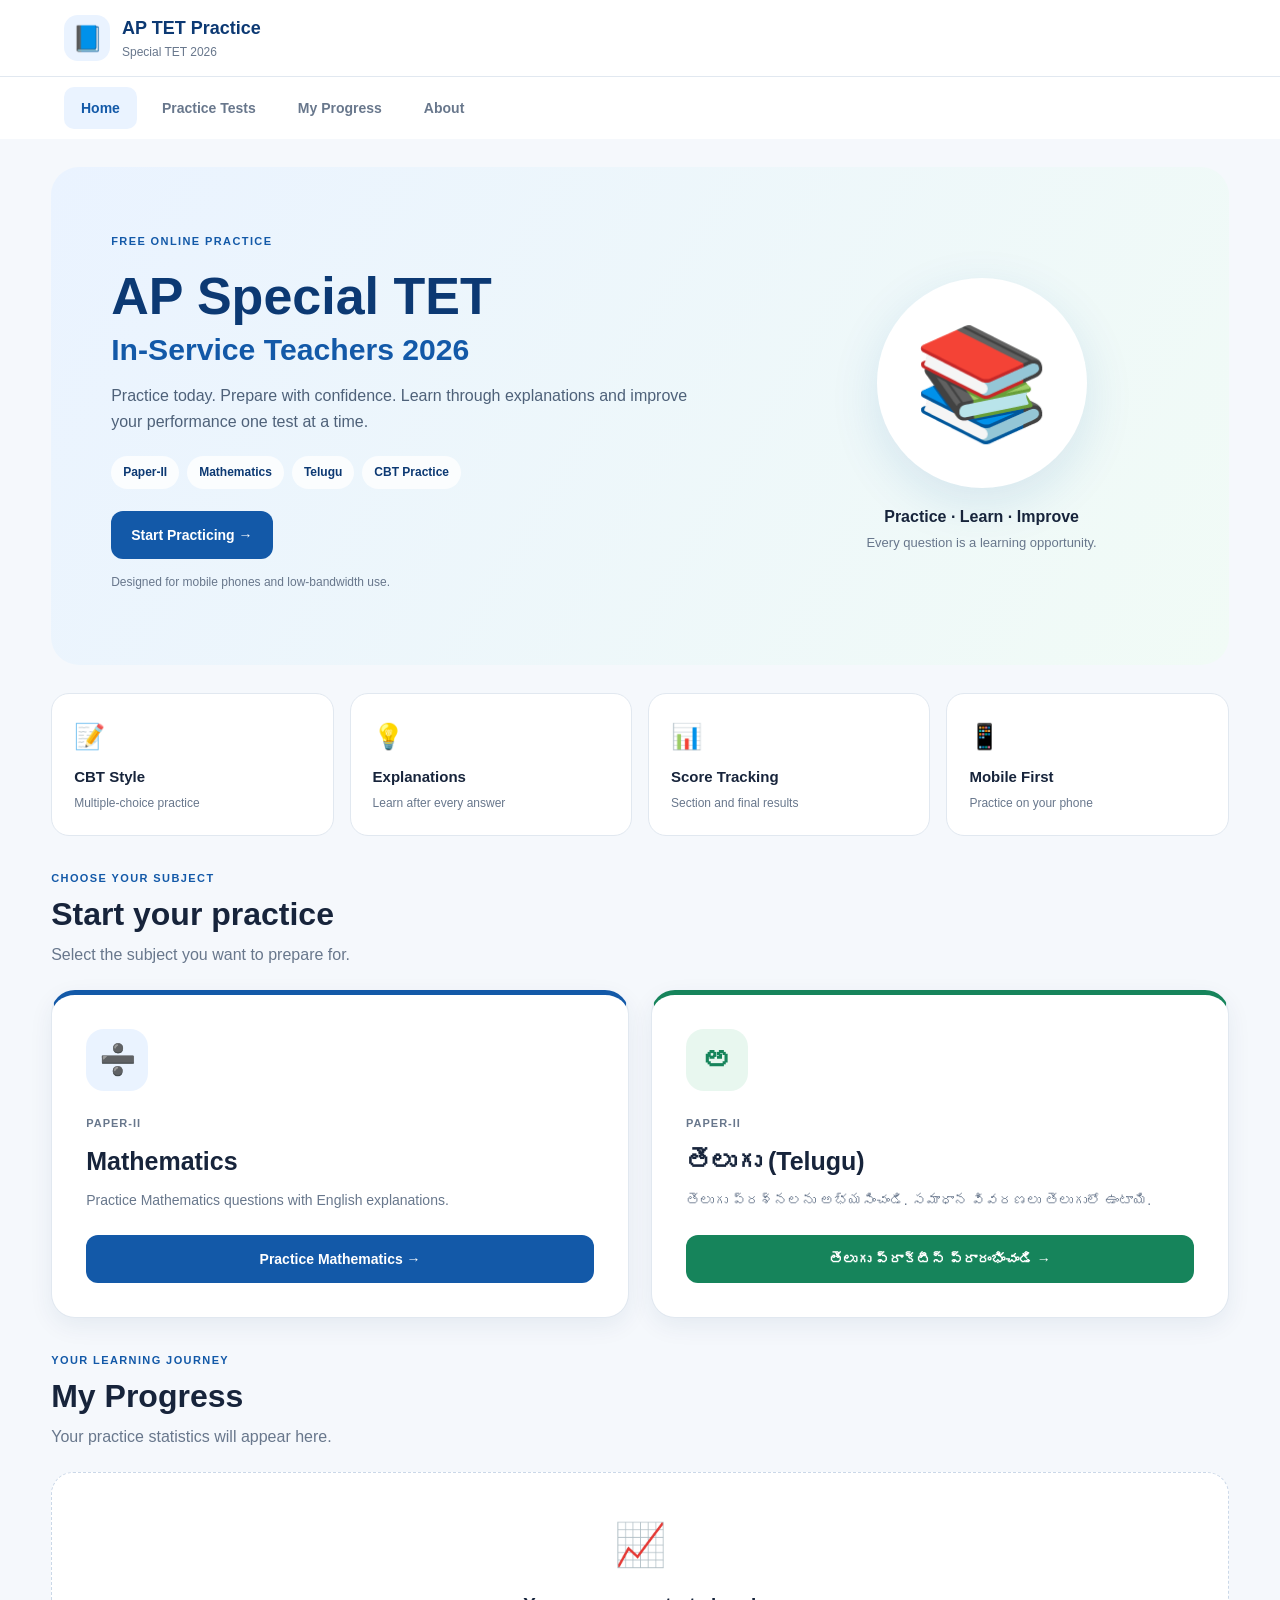
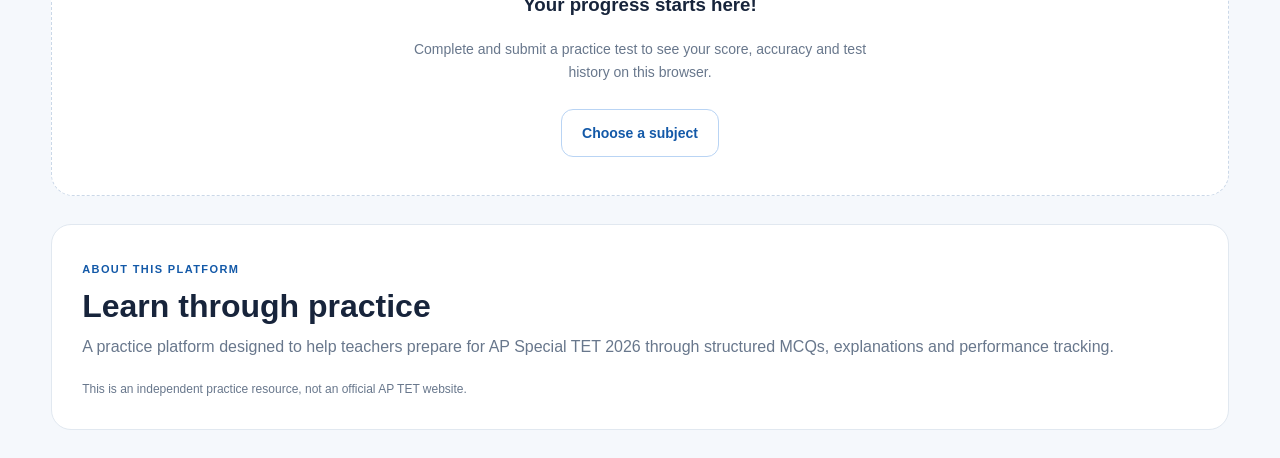
==== index.html @ 8f0b249a "first version" ====
<!DOCTYPE html>
<html lang="en">
<head>
  <meta charset="UTF-8" />
  <meta name="viewport" content="width=device-width, initial-scale=1.0" />

  <meta
    name="description"
    content="Free AP Special TET 2026 Paper-II practice tests for Mathematics and Telugu."
  />

  <meta name="theme-color" content="#1359A8" />

  <title>AP TET Practice | Special TET 2026</title>

  <link rel="stylesheet" href="css/styles.css" />
</head>

<body>
  <div class="app-shell">

    <!-- Header -->
    <header class="topbar">
      <a class="brand" href="#" aria-label="AP TET Practice home">
        <span class="brand-icon">📘</span>
        <span>
          <strong>AP TET Practice</strong>
          <small>Special TET 2026</small>
        </span>
      </a>

      <button
        class="menu-button"
        id="menuButton"
        aria-label="Toggle navigation"
        aria-expanded="false"
      >
        ☰
      </button>
    </header>

    <!-- Navigation -->
    <nav class="navigation" id="navigation">
      <a href="#home" class="nav-link active">Home</a>
      <a href="#subjects" class="nav-link">Practice Tests</a>
      <a href="#progress" class="nav-link">My Progress</a>
      <a href="#about" class="nav-link">About</a>
    </nav>

    <main>
      <!-- Home -->
      <section class="hero section" id="home">
        <div class="hero-content">
          <span class="eyebrow">FREE ONLINE PRACTICE</span>

          <h1>
            AP Special TET
            <span>In-Service Teachers 2026</span>
          </h1>

          <p class="hero-description">
            Practice today. Prepare with confidence.
            Learn through explanations and improve
            your performance one test at a time.
          </p>

          <div class="hero-tags">
            <span>Paper-II</span>
            <span>Mathematics</span>
            <span>Telugu</span>
            <span>CBT Practice</span>
          </div>

          <a href="#subjects" class="button button-primary">
            Start Practicing →
          </a>

          <p class="hero-note">
            Designed for mobile phones and low-bandwidth use.
          </p>
        </div>

        <div class="hero-art" aria-hidden="true">
          <div class="hero-art-circle">📚</div>
          <div class="hero-art-caption">
            <strong>Practice · Learn · Improve</strong>
            <span>Every question is a learning opportunity.</span>
          </div>
        </div>
      </section>

      <!-- Quick information -->
      <section class="stats-grid section" aria-label="Practice features">
        <article class="stat-card">
          <span class="stat-icon">📝</span>
          <strong>CBT Style</strong>
          <span>Multiple-choice practice</span>
        </article>

        <article class="stat-card">
          <span class="stat-icon">💡</span>
          <strong>Explanations</strong>
          <span>Learn after every answer</span>
        </article>

        <article class="stat-card">
          <span class="stat-icon">📊</span>
          <strong>Score Tracking</strong>
          <span>Section and final results</span>
        </article>

        <article class="stat-card">
          <span class="stat-icon">📱</span>
          <strong>Mobile First</strong>
          <span>Practice on your phone</span>
        </article>
      </section>

      <!-- Subject selection -->
      <section class="section" id="subjects">
        <div class="section-heading">
          <div>
            <span class="eyebrow">CHOOSE YOUR SUBJECT</span>
            <h2>Start your practice</h2>
            <p>Select the subject you want to prepare for.</p>
          </div>
        </div>

        <div class="subject-grid">

          <article class="subject-card maths-card">
            <div class="subject-icon">➗</div>

            <div class="subject-content">
              <span class="subject-label">PAPER-II</span>
              <h3>Mathematics</h3>
              <p>
                Practice Mathematics questions with
                English explanations.
              </p>
            </div>

            <button
              class="button button-primary subject-button"
              data-track="maths"
            >
              Practice Mathematics →
            </button>
          </article>

          <article class="subject-card telugu-card">
            <div class="subject-icon">అ</div>

            <div class="subject-content">
              <span class="subject-label">PAPER-II</span>
              <h3>తెలుగు (Telugu)</h3>
              <p>
                తెలుగు ప్రశ్నలను అభ్యసించండి.
                సమాధాన వివరణలు తెలుగులో ఉంటాయి.
              </p>
            </div>

            <button
              class="button button-green subject-button"
              data-track="telugu"
            >
              తెలుగు ప్రాక్టీస్ ప్రారంభించండి →
            </button>
          </article>

        </div>
      </section>

      <!-- Progress placeholder -->
      <section class="section progress-section" id="progress">
        <div class="section-heading">
          <div>
            <span class="eyebrow">YOUR LEARNING JOURNEY</span>
            <h2>My Progress</h2>
            <p>Your practice statistics will appear here.</p>
          </div>
        </div>

        <div id="progressSummary" class="stats-grid" aria-live="polite"></div>
        <div class="progress-card" id="progressEmpty">
          <div class="progress-icon">📈</div>
          <h3>Your progress starts here!</h3>
          <p>Complete and submit a practice test to see your score, accuracy and test history on this browser.</p>
          <a href="#subjects" class="button button-outline">Choose a subject</a>
        </div>
        <details class="progress-history-details" id="progressHistoryDetails" hidden>
          <summary>
            <span>Tests completed</span>
            <span class="progress-history-count" id="progressHistoryCount">0</span>
          </summary>
          <div id="progressHistory" class="test-grid" aria-live="polite"></div>
        </details>
      </section>

      <!-- About -->
      <section class="section about-section" id="about">
        <span class="eyebrow">ABOUT THIS PLATFORM</span>
        <h2>Learn through practice</h2>
        <p>
          A practice platform designed to help teachers
          prepare for AP Special TET 2026 through
          structured MCQs, explanations and performance
          tracking.
        </p>
        <p class="disclaimer">
          This is an independent practice resource,
          not an official AP TET website.
        </p>
      </section>
    </main>

    <!-- Mobile bottom navigation -->
    <footer class="bottom-nav">
      <a href="#home" class="bottom-link active">
        <span>⌂</span>
        <small>Home</small>
      </a>

      <a href="#subjects" class="bottom-link">
        <span>▤</span>
        <small>Tests</small>
      </a>

      <a href="#progress" class="bottom-link">
        <span>▥</span>
        <small>Progress</small>
      </a>

      <a href="#about" class="bottom-link">
        <span>⋯</span>
        <small>About</small>
      </a>
    </footer>

  </div>

  <script src="js/storage.js" defer></script>
  <script src="js/app.js" defer></script>
</body>
</html>
---- css/styles.css ----
/* ==============================
   AP TET PRACTICE
   Responsive design system
================================= */

:root {
  --primary: #1359a8;
  --primary-dark: #0c3973;
  --primary-light: #eaf3ff;

  --green: #16845b;
  --green-light: #e8f7ef;

  --text: #17243b;
  --muted: #68778c;
  --border: #e1e8f0;
  --surface: #ffffff;
  --background: #f5f8fc;

  --radius: 18px;
  --shadow: 0 8px 24px rgba(20, 55, 95, 0.07);
}

* {
  box-sizing: border-box;
}

html {
  scroll-behavior: smooth;
  scroll-padding-top: 85px;
}

body {
  margin: 0;
  font-family: Arial, Helvetica, sans-serif;
  color: var(--text);
  background: var(--background);
  line-height: 1.6;
}

button,
a {
  -webkit-tap-highlight-color: transparent;
}

button {
  font: inherit;
}

a {
  color: inherit;
  text-decoration: none;
}

.app-shell {
  width: 100%;
  max-width: 1440px;
  margin: 0 auto;
  min-height: 100vh;
}

/* Header */

.topbar {
  min-height: 76px;
  padding: 14px 5%;
  background: var(--surface);
  display: flex;
  align-items: center;
  justify-content: space-between;
  border-bottom: 1px solid var(--border);
}

.brand {
  display: flex;
  align-items: center;
  gap: 12px;
}

.brand-icon {
  display: grid;
  place-items: center;
  width: 46px;
  height: 46px;
  border-radius: 14px;
  background: var(--primary-light);
  font-size: 25px;
}

.brand strong,
.brand small {
  display: block;
}

.brand strong {
  color: var(--primary-dark);
  font-size: 18px;
}

.brand small {
  color: var(--muted);
  font-size: 12px;
}

.menu-button {
  display: none;
  border: 0;
  background: var(--primary-light);
  color: var(--primary);
  border-radius: 10px;
  min-width: 44px;
  min-height: 44px;
  font-size: 22px;
  cursor: pointer;
}

/* Desktop navigation */

.navigation {
  display: flex;
  align-items: center;
  gap: 8px;
  padding: 10px 5%;
  background: var(--surface);
}

.nav-link {
  padding: 10px 17px;
  border-radius: 10px;
  color: var(--muted);
  font-size: 14px;
  font-weight: 600;
}

.nav-link:hover,
.nav-link.active {
  background: var(--primary-light);
  color: var(--primary);
}

/* Common sections */

.section {
  margin: 28px 4%;
}

.section-heading {
  display: flex;
  align-items: center;
  justify-content: space-between;
  margin-bottom: 22px;
}

.section-heading h2,
.about-section h2 {
  margin: 5px 0;
  font-size: clamp(23px, 3vw, 32px);
  line-height: 1.25;
}

.section-heading p,
.about-section p {
  color: var(--muted);
  margin: 8px 0 0;
}

.eyebrow {
  color: var(--primary);
  font-size: 11px;
  letter-spacing: 1.4px;
  font-weight: 800;
}

/* Hero */

.hero {
  display: grid;
  grid-template-columns: 1.4fr 0.8fr;
  gap: 28px;
  align-items: center;
  padding: clamp(26px, 5vw, 60px);
  border-radius: 28px;
  background: linear-gradient(120deg, #eaf3ff, #f1fbf6);
  overflow: hidden;
}

.hero h1 {
  color: var(--primary-dark);
  font-size: clamp(30px, 5vw, 52px);
  line-height: 1.12;
  margin: 14px 0;
}

.hero h1 span {
  display: block;
  margin-top: 8px;
  font-size: 0.58em;
  color: var(--primary);
}

.hero-description {
  color: #4e6179;
  max-width: 590px;
  font-size: 16px;
}

.hero-tags {
  display: flex;
  flex-wrap: wrap;
  gap: 8px;
  margin: 22px 0;
}

.hero-tags span {
  padding: 7px 12px;
  border-radius: 30px;
  background: rgba(255, 255, 255, 0.8);
  color: var(--primary-dark);
  font-size: 12px;
  font-weight: 700;
}

.button {
  min-height: 48px;
  padding: 12px 20px;
  display: inline-flex;
  justify-content: center;
  align-items: center;
  border: 0;
  border-radius: 12px;
  font-weight: 700;
  font-size: 14px;
  text-align: center;
  cursor: pointer;
  transition: transform 0.15s ease, box-shadow 0.15s ease;
}

.button:hover {
  transform: translateY(-2px);
  box-shadow: var(--shadow);
}

.button:focus-visible,
a:focus-visible {
  outline: 3px solid #f0b429;
  outline-offset: 3px;
}

.button-primary {
  background: var(--primary);
  color: white;
}

.button-green {
  background: var(--green);
  color: white;
}

.button-outline {
  color: var(--primary);
  border: 1px solid #b9d4f4;
  background: white;
}

.hero-note {
  color: var(--muted);
  font-size: 12px;
  margin-top: 14px;
}

.hero-art {
  display: grid;
  place-items: center;
  text-align: center;
  min-height: 250px;
}

.hero-art-circle {
  width: clamp(130px, 18vw, 210px);
  height: clamp(130px, 18vw, 210px);
  display: grid;
  place-items: center;
  background: white;
  border-radius: 50%;
  box-shadow: 0 15px 50px rgba(19, 89, 168, 0.12);
  font-size: clamp(65px, 10vw, 110px);
}

.hero-art-caption {
  display: grid;
  gap: 4px;
  margin-top: 16px;
}

.hero-art-caption span {
  color: var(--muted);
  font-size: 13px;
}

/* Feature cards */

.stats-grid {
  display: grid;
  grid-template-columns: repeat(4, minmax(0, 1fr));
  gap: 16px;
}

.stat-card {
  display: flex;
  flex-direction: column;
  gap: 5px;
  padding: 22px;
  border: 1px solid var(--border);
  border-radius: var(--radius);
  background: var(--surface);
}

.stat-icon {
  font-size: 25px;
  margin-bottom: 4px;
}

.stat-card strong {
  font-size: 15px;
}

.stat-card > span:last-child {
  color: var(--muted);
  font-size: 12px;
}

/* Subject cards */

.subject-grid {
  display: grid;
  grid-template-columns: repeat(2, minmax(0, 1fr));
  gap: 22px;
}

.subject-card {
  display: flex;
  flex-direction: column;
  align-items: flex-start;
  padding: clamp(22px, 4vw, 34px);
  border: 1px solid var(--border);
  border-radius: 24px;
  background: white;
  box-shadow: var(--shadow);
}

.maths-card {
  border-top: 5px solid var(--primary);
}

.telugu-card {
  border-top: 5px solid var(--green);
}

.subject-icon {
  display: grid;
  place-items: center;
  width: 62px;
  height: 62px;
  margin-bottom: 18px;
  border-radius: 18px;
  background: var(--primary-light);
  color: var(--primary);
  font-size: 30px;
  font-weight: 800;
}

.telugu-card .subject-icon {
  background: var(--green-light);
  color: var(--green);
}

.subject-label {
  color: var(--muted);
  font-size: 11px;
  letter-spacing: 1px;
  font-weight: 800;
}

.subject-content h3 {
  margin: 6px 0;
  font-size: 25px;
}

.subject-content p {
  margin: 8px 0 24px;
  color: var(--muted);
  font-size: 14px;
}

.subject-button {
  width: 100%;
  margin-top: auto;
}

/* Progress */

.progress-card {
  display: flex;
  flex-direction: column;
  align-items: center;
  text-align: center;
  padding: 38px 22px;
  border: 1px dashed #cbd8e8;
  border-radius: 22px;
  background: white;
}

.progress-icon {
  font-size: 42px;
}

.progress-card h3 {
  margin: 12px 0 4px;
}

.progress-card p {
  max-width: 460px;
  color: var(--muted);
  font-size: 14px;
}

.progress-card .button {
  margin-top: 12px;
}

/* Completed-test history stays tucked away until the learner opens it. */
.progress-history-details {
  margin-top: 18px;
  border: 1px solid var(--border);
  border-radius: var(--radius);
  background: var(--surface);
  overflow: hidden;
}

.progress-history-details > summary {
  display: flex;
  align-items: center;
  justify-content: space-between;
  gap: 12px;
  padding: 18px 22px;
  cursor: pointer;
  list-style: none;
  font-weight: 700;
}

.progress-history-details > summary::-webkit-details-marker {
  display: none;
}

.progress-history-details > summary::after {
  content: "＋";
  margin-left: auto;
  color: var(--primary);
  font-size: 20px;
}

.progress-history-details[open] > summary::after {
  content: "−";
}

.progress-history-count {
  display: inline-flex;
  min-width: 28px;
  height: 28px;
  align-items: center;
  justify-content: center;
  padding: 0 8px;
  border-radius: 999px;
  background: var(--primary-soft, #eaf2ff);
  color: var(--primary);
  font-size: 13px;
}

.progress-history-details .test-grid {
  padding: 0 18px 18px;
}

/* About */

.about-section {
  padding: 30px;
  border-radius: 20px;
  background: white;
  border: 1px solid var(--border);
}

.disclaimer {
  font-size: 12px;
  margin-top: 20px !important;
}

/* Bottom navigation */

.bottom-nav {
  display: none;
}

/* Tablet */

@media (max-width: 850px) {
  .hero {
    grid-template-columns: 1fr 0.6fr;
    padding: 28px;
  }

  .stats-grid {
    grid-template-columns: repeat(2, minmax(0, 1fr));
  }

  .subject-grid {
    gap: 14px;
  }

  .subject-content h3 {
    font-size: 22px;
  }
}

/* Mobile */

@media (max-width: 600px) {
  body {
    padding-bottom: 68px;
  }

  .topbar {
    min-height: 64px;
    padding: 10px 16px;
  }

  .brand-icon {
    width: 40px;
    height: 40px;
  }

  .brand strong {
    font-size: 16px;
  }

  .menu-button {
    display: block;
  }

  .navigation {
    display: none;
    flex-direction: column;
    align-items: stretch;
    gap: 4px;
    padding: 8px 16px 14px;
    border-bottom: 1px solid var(--border);
  }

  .navigation.open {
    display: flex;
  }

  .nav-link {
    padding: 12px;
  }

  .section {
    margin: 18px 14px;
  }

  .hero {
    grid-template-columns: 1fr;
    gap: 16px;
    padding: 25px 20px;
    border-radius: 20px;
  }

  .hero h1 {
    font-size: 34px;
  }

  .hero-description {
    font-size: 14px;
  }

  .hero-art {
    min-height: auto;
    padding: 8px 0;
  }

  .hero-art-circle {
    width: 115px;
    height: 115px;
    font-size: 62px;
  }

  .hero-art-caption {
    margin-top: 10px;
  }

  .hero-art-caption span {
    font-size: 12px;
  }

  .stats-grid {
    gap: 10px;
  }

  .stat-card {
    padding: 15px 12px;
    border-radius: 14px;
  }

  .stat-card strong {
    font-size: 13px;
  }

  .stat-card > span:last-child {
    font-size: 11px;
  }

  .subject-grid {
    grid-template-columns: 1fr;
  }

  .subject-card {
    padding: 23px;
  }

  .subject-content h3 {
    font-size: 23px;
  }

  .section-heading h2,
  .about-section h2 {
    font-size: 25px;
  }

  .about-section {
    padding: 23px;
  }

  .bottom-nav {
    position: fixed;
    z-index: 100;
    left: 0;
    right: 0;
    bottom: 0;
    display: grid;
    grid-template-columns: repeat(4, 1fr);
    min-height: 64px;
    padding: 6px 4px;
    background: white;
    border-top: 1px solid var(--border);
    box-shadow: 0 -5px 20px rgba(20, 55, 95, 0.06);
  }

  .bottom-link {
    display: flex;
    flex-direction: column;
    align-items: center;
    justify-content: center;
    gap: 1px;
    color: var(--muted);
    border-radius: 10px;
  }

  .bottom-link span {
    font-size: 23px;
    line-height: 1.2;
  }

  .bottom-link small {
    font-size: 10px;
    font-weight: 600;
  }

  .bottom-link.active {
    color: var(--primary);
  }
}

/* Respect reduced-motion preferences */

@media (prefers-reduced-motion: reduce) {
  *,
  *::before,
  *::after {
    scroll-behavior: auto !important;
    transition: none !important;
  }
}
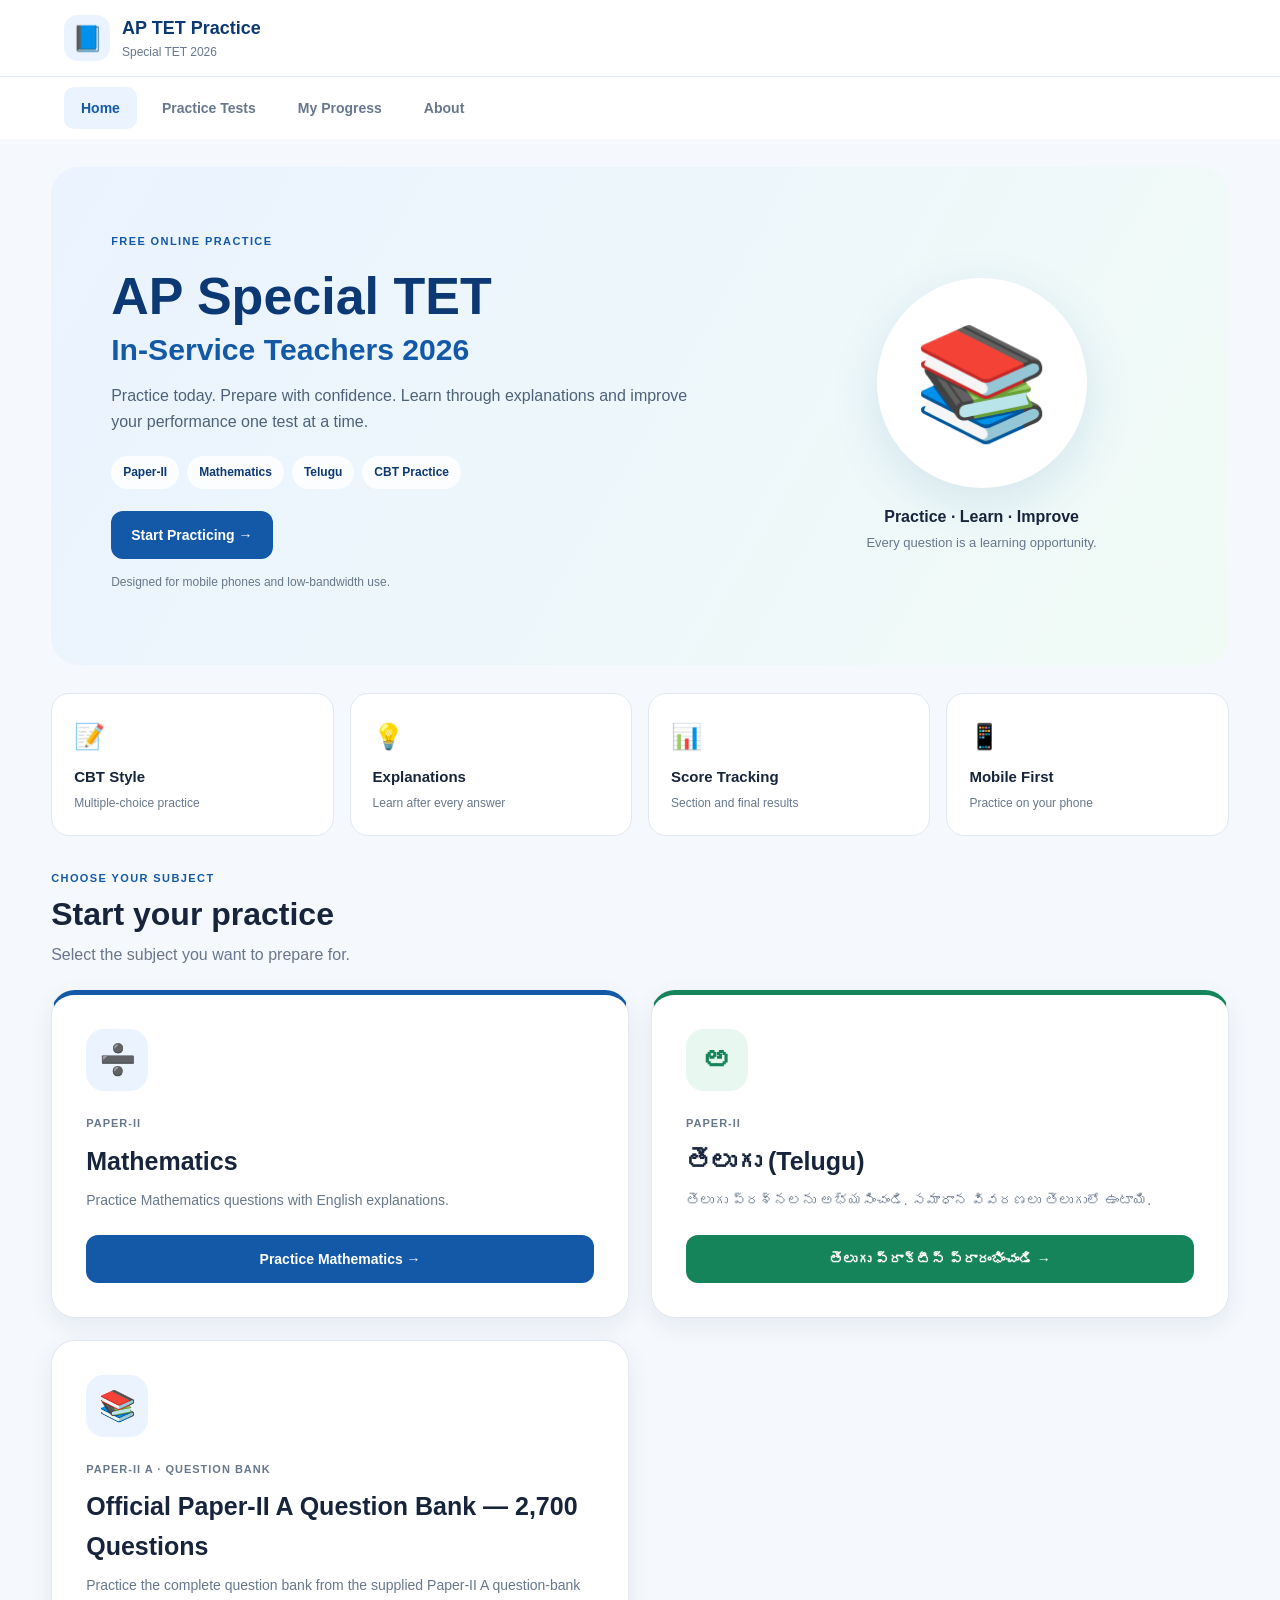
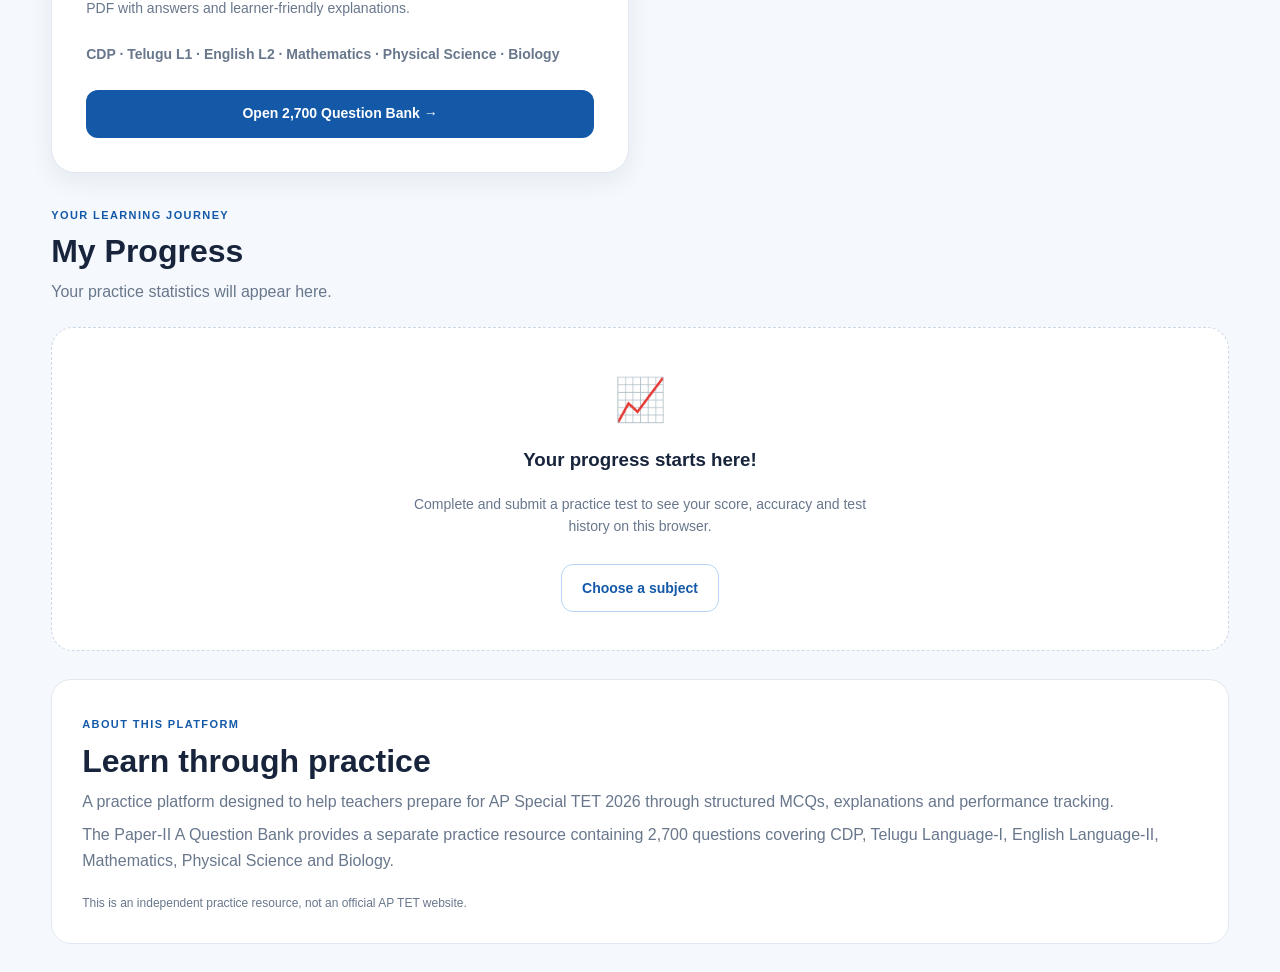
==== commit b0b37b87: "Version 2.0" ====
--- a/index.html
+++ b/index.html
@@ -1,4 +1,3 @@
-
 <!DOCTYPE html>
 <html lang="en">
 <head>
@@ -7,7 +6,7 @@
 
   <meta
     name="description"
-    content="Free AP Special TET 2026 Paper-II practice tests for Mathematics and Telugu."
+    content="Free AP Special TET 2026 Paper-II practice tests and a 2,700-question Paper-II A question bank for Mathematics and Telugu."
   />
 
   <meta name="theme-color" content="#1359A8" />
@@ -22,7 +21,7 @@
 
     <!-- Header -->
     <header class="topbar">
-      <a class="brand" href="#" aria-label="AP TET Practice home">
+      <a class="brand" href="#home" aria-label="AP TET Practice home">
         <span class="brand-icon">📘</span>
         <span>
           <strong>AP TET Practice</strong>
@@ -49,9 +48,13 @@
     </nav>
 
     <main>
-      <!-- Home -->
+
+      <!-- =====================================================
+           HOME / HERO
+           ===================================================== -->
       <section class="hero section" id="home">
         <div class="hero-content">
+
           <span class="eyebrow">FREE ONLINE PRACTICE</span>
 
           <h1>
@@ -79,10 +82,12 @@
           <p class="hero-note">
             Designed for mobile phones and low-bandwidth use.
           </p>
+
         </div>
 
         <div class="hero-art" aria-hidden="true">
           <div class="hero-art-circle">📚</div>
+
           <div class="hero-art-caption">
             <strong>Practice · Learn · Improve</strong>
             <span>Every question is a learning opportunity.</span>
@@ -90,8 +95,12 @@
         </div>
       </section>
 
-      <!-- Quick information -->
+
+      <!-- =====================================================
+           QUICK INFORMATION
+           ===================================================== -->
       <section class="stats-grid section" aria-label="Practice features">
+
         <article class="stat-card">
           <span class="stat-icon">📝</span>
           <strong>CBT Style</strong>
@@ -115,10 +124,15 @@
           <strong>Mobile First</strong>
           <span>Practice on your phone</span>
         </article>
+
       </section>
 
-      <!-- Subject selection -->
+
+      <!-- =====================================================
+           SUBJECT SELECTION
+           ===================================================== -->
       <section class="section" id="subjects">
+
         <div class="section-heading">
           <div>
             <span class="eyebrow">CHOOSE YOUR SUBJECT</span>
@@ -127,14 +141,21 @@
           </div>
         </div>
 
+
         <div class="subject-grid">
 
+          <!-- =================================================
+               MATHEMATICS
+               ================================================= -->
           <article class="subject-card maths-card">
+
             <div class="subject-icon">➗</div>
 
             <div class="subject-content">
               <span class="subject-label">PAPER-II</span>
+
               <h3>Mathematics</h3>
+
               <p>
                 Practice Mathematics questions with
                 English explanations.
@@ -147,14 +168,22 @@
             >
               Practice Mathematics →
             </button>
+
           </article>
 
+
+          <!-- =================================================
+               TELUGU
+               ================================================= -->
           <article class="subject-card telugu-card">
+
             <div class="subject-icon">అ</div>
 
             <div class="subject-content">
               <span class="subject-label">PAPER-II</span>
+
               <h3>తెలుగు (Telugu)</h3>
+
               <p>
                 తెలుగు ప్రశ్నలను అభ్యసించండి.
                 సమాధాన వివరణలు తెలుగులో ఉంటాయి.
@@ -167,80 +196,233 @@
             >
               తెలుగు ప్రాక్టీస్ ప్రారంభించండి →
             </button>
+
           </article>
 
-        </div>
+
+          <!-- =================================================
+               OFFICIAL PAPER-II A QUESTION BANK
+               ================================================= -->
+          <article class="subject-card">
+
+            <div class="subject-icon">📚</div>
+
+            <div class="subject-content">
+
+              <span class="subject-label">
+                PAPER-II A · QUESTION BANK
+              </span>
+
+              <h3>
+                Official Paper-II A Question Bank — 2,700 Questions
+              </h3>
+
+              <p>
+                Practice the complete question bank from the
+                supplied Paper-II A question-bank PDF with
+                answers and learner-friendly explanations.
+              </p>
+
+              <p>
+                <strong>
+                  CDP · Telugu L1 · English L2 · Mathematics ·
+                  Physical Science · Biology
+                </strong>
+              </p>
+
+            </div>
+
+            <a
+              href="official-bank.html"
+              class="button button-primary subject-button"
+              aria-label="Open Official Paper-II A Question Bank with 2700 questions"
+            >
+              Open 2,700 Question Bank →
+            </a>
+
+          </article>
+
+        </div>
+
       </section>
 
-      <!-- Progress placeholder -->
+
+      <!-- =====================================================
+           PROGRESS
+           ===================================================== -->
       <section class="section progress-section" id="progress">
+
         <div class="section-heading">
           <div>
-            <span class="eyebrow">YOUR LEARNING JOURNEY</span>
+
+            <span class="eyebrow">
+              YOUR LEARNING JOURNEY
+            </span>
+
             <h2>My Progress</h2>
-            <p>Your practice statistics will appear here.</p>
+
+            <p>
+              Your practice statistics will appear here.
+            </p>
+
           </div>
         </div>
 
-        <div id="progressSummary" class="stats-grid" aria-live="polite"></div>
-        <div class="progress-card" id="progressEmpty">
+
+        <div
+          id="progressSummary"
+          class="stats-grid"
+          aria-live="polite"
+        ></div>
+
+
+        <div
+          class="progress-card"
+          id="progressEmpty"
+        >
+
           <div class="progress-icon">📈</div>
-          <h3>Your progress starts here!</h3>
-          <p>Complete and submit a practice test to see your score, accuracy and test history on this browser.</p>
-          <a href="#subjects" class="button button-outline">Choose a subject</a>
-        </div>
-        <details class="progress-history-details" id="progressHistoryDetails" hidden>
+
+          <h3>
+            Your progress starts here!
+          </h3>
+
+          <p>
+            Complete and submit a practice test to see
+            your score, accuracy and test history on
+            this browser.
+          </p>
+
+          <a
+            href="#subjects"
+            class="button button-outline"
+          >
+            Choose a subject
+          </a>
+
+        </div>
+
+
+        <details
+          class="progress-history-details"
+          id="progressHistoryDetails"
+          hidden
+        >
+
           <summary>
             <span>Tests completed</span>
-            <span class="progress-history-count" id="progressHistoryCount">0</span>
+
+            <span
+              class="progress-history-count"
+              id="progressHistoryCount"
+            >
+              0
+            </span>
           </summary>
-          <div id="progressHistory" class="test-grid" aria-live="polite"></div>
+
+          <div
+            id="progressHistory"
+            class="test-grid"
+            aria-live="polite"
+          ></div>
+
         </details>
+
       </section>
 
-      <!-- About -->
-      <section class="section about-section" id="about">
-        <span class="eyebrow">ABOUT THIS PLATFORM</span>
-        <h2>Learn through practice</h2>
+
+      <!-- =====================================================
+           ABOUT
+           ===================================================== -->
+      <section
+        class="section about-section"
+        id="about"
+      >
+
+        <span class="eyebrow">
+          ABOUT THIS PLATFORM
+        </span>
+
+        <h2>
+          Learn through practice
+        </h2>
+
         <p>
           A practice platform designed to help teachers
           prepare for AP Special TET 2026 through
           structured MCQs, explanations and performance
           tracking.
         </p>
+
+        <p>
+          The Paper-II A Question Bank provides a separate
+          practice resource containing 2,700 questions
+          covering CDP, Telugu Language-I, English Language-II,
+          Mathematics, Physical Science and Biology.
+        </p>
+
         <p class="disclaimer">
           This is an independent practice resource,
           not an official AP TET website.
         </p>
+
       </section>
+
     </main>
 
-    <!-- Mobile bottom navigation -->
+
+    <!-- =====================================================
+         MOBILE BOTTOM NAVIGATION
+         ===================================================== -->
     <footer class="bottom-nav">
-      <a href="#home" class="bottom-link active">
+
+      <a
+        href="#home"
+        class="bottom-link active"
+      >
         <span>⌂</span>
         <small>Home</small>
       </a>
 
-      <a href="#subjects" class="bottom-link">
+      <a
+        href="#subjects"
+        class="bottom-link"
+      >
         <span>▤</span>
         <small>Tests</small>
       </a>
 
-      <a href="#progress" class="bottom-link">
+      <a
+        href="#progress"
+        class="bottom-link"
+      >
         <span>▥</span>
         <small>Progress</small>
       </a>
 
-      <a href="#about" class="bottom-link">
+      <a
+        href="#about"
+        class="bottom-link"
+      >
         <span>⋯</span>
         <small>About</small>
       </a>
+
     </footer>
 
   </div>
 
-  <script src="js/storage.js" defer></script>
-  <script src="js/app.js" defer></script>
+
+  <!-- Existing application scripts -->
+  <script
+    src="js/storage.js"
+    defer
+  ></script>
+
+  <script
+    src="js/app.js"
+    defer
+  ></script>
+
 </body>
 </html>
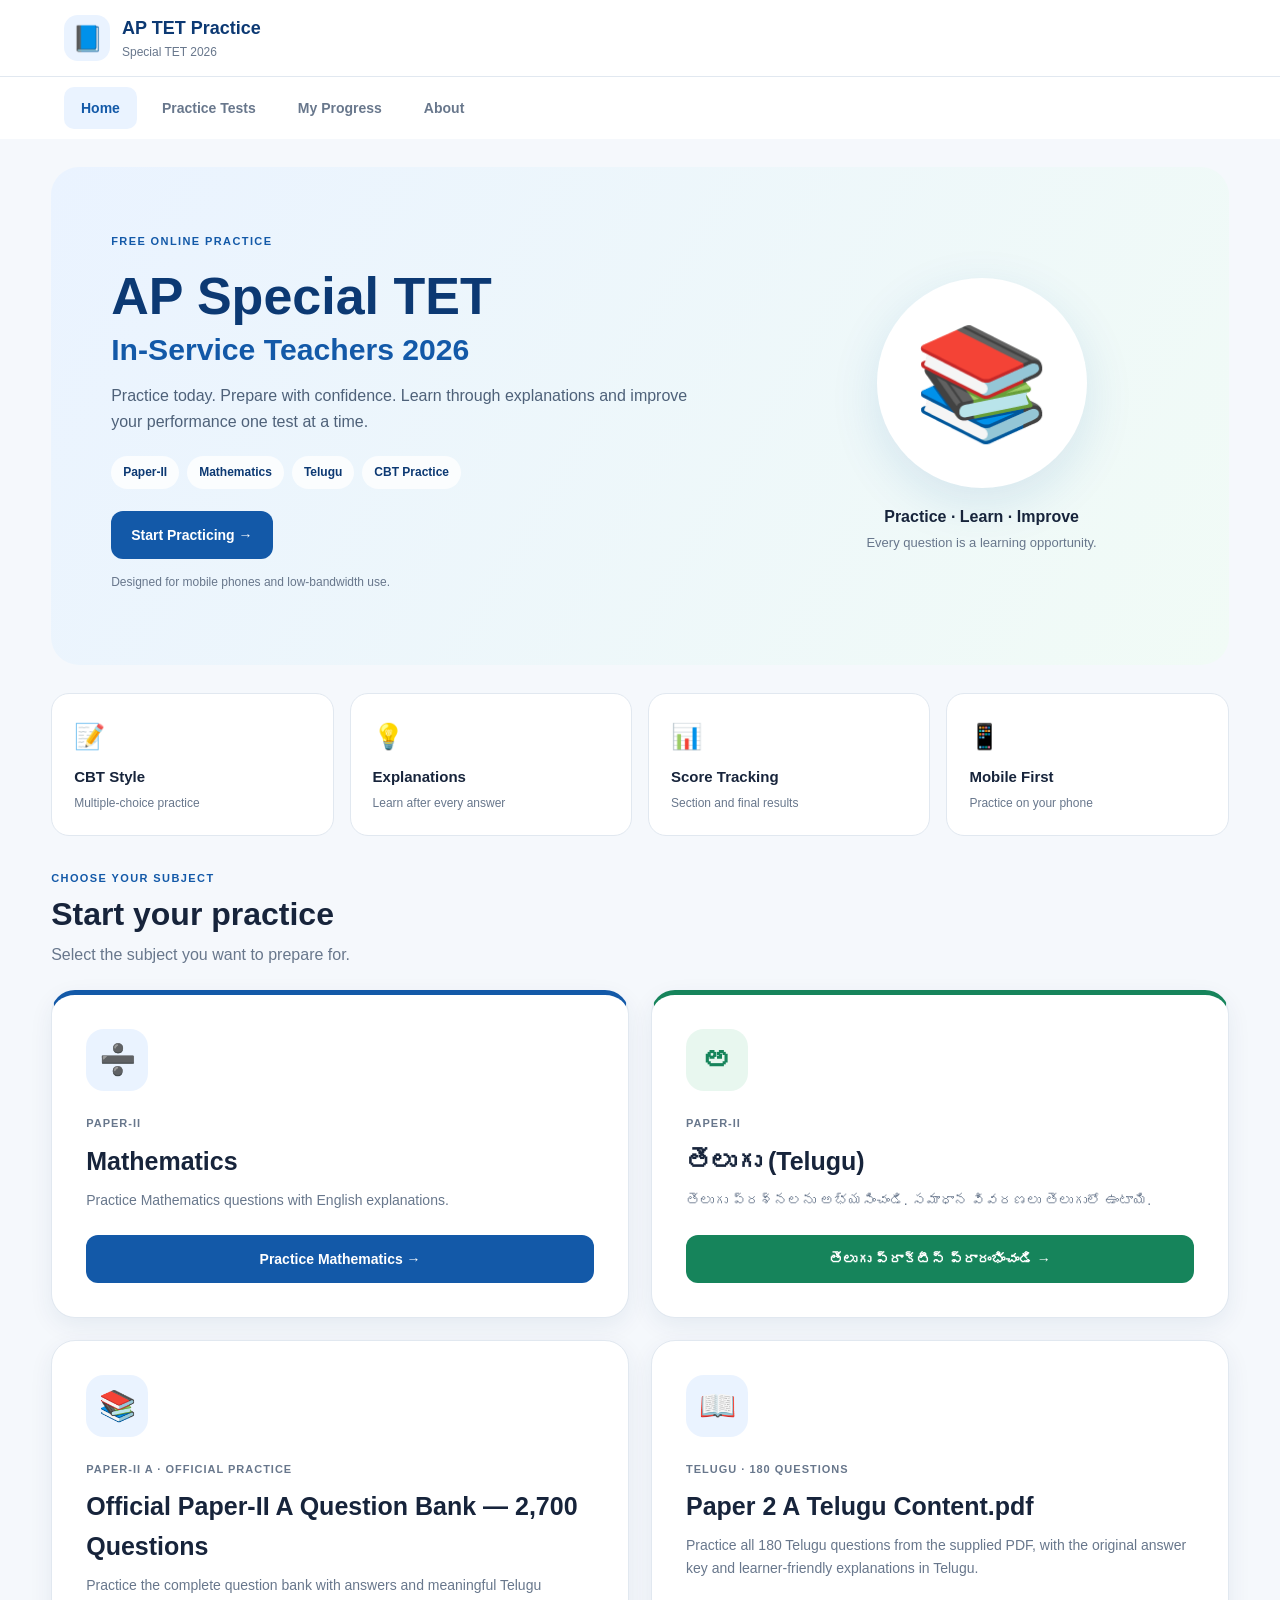
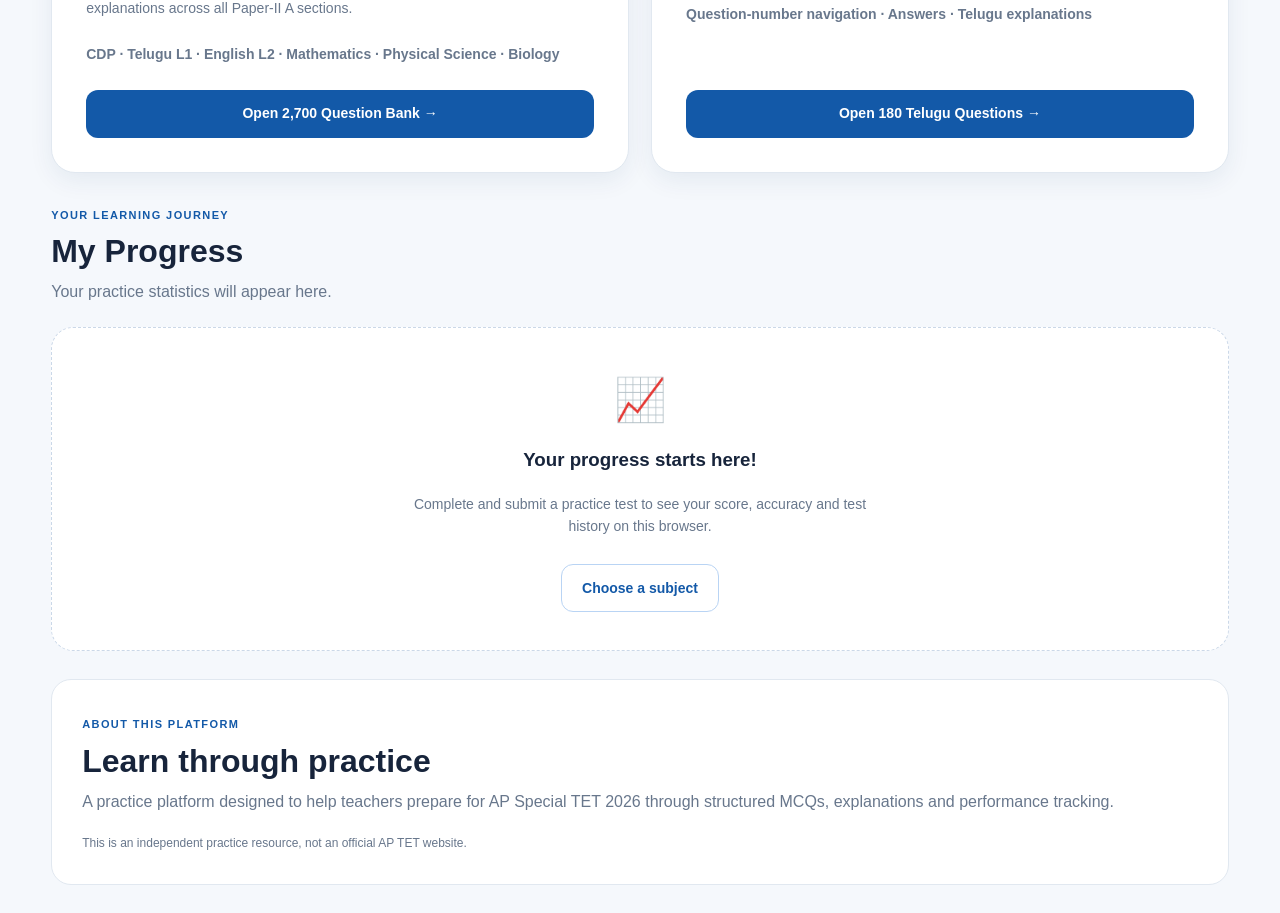
==== commit 026c203e: "Version 3.0" ====
--- a/index.html
+++ b/index.html
@@ -1,3 +1,4 @@
+
 <!DOCTYPE html>
 <html lang="en">
 <head>
@@ -6,7 +7,7 @@
 
   <meta
     name="description"
-    content="Free AP Special TET 2026 Paper-II practice tests and a 2,700-question Paper-II A question bank for Mathematics and Telugu."
+    content="Free AP Special TET 2026 Paper-II practice tests for Mathematics and Telugu."
   />
 
   <meta name="theme-color" content="#1359A8" />
@@ -21,7 +22,7 @@
 
     <!-- Header -->
     <header class="topbar">
-      <a class="brand" href="#home" aria-label="AP TET Practice home">
+      <a class="brand" href="#" aria-label="AP TET Practice home">
         <span class="brand-icon">📘</span>
         <span>
           <strong>AP TET Practice</strong>
@@ -48,13 +49,9 @@
     </nav>
 
     <main>
-
-      <!-- =====================================================
-           HOME / HERO
-           ===================================================== -->
+      <!-- Home -->
       <section class="hero section" id="home">
         <div class="hero-content">
-
           <span class="eyebrow">FREE ONLINE PRACTICE</span>
 
           <h1>
@@ -82,12 +79,10 @@
           <p class="hero-note">
             Designed for mobile phones and low-bandwidth use.
           </p>
-
         </div>
 
         <div class="hero-art" aria-hidden="true">
           <div class="hero-art-circle">📚</div>
-
           <div class="hero-art-caption">
             <strong>Practice · Learn · Improve</strong>
             <span>Every question is a learning opportunity.</span>
@@ -95,12 +90,8 @@
         </div>
       </section>
 
-
-      <!-- =====================================================
-           QUICK INFORMATION
-           ===================================================== -->
+      <!-- Quick information -->
       <section class="stats-grid section" aria-label="Practice features">
-
         <article class="stat-card">
           <span class="stat-icon">📝</span>
           <strong>CBT Style</strong>
@@ -124,15 +115,10 @@
           <strong>Mobile First</strong>
           <span>Practice on your phone</span>
         </article>
-
-      </section>
-
-
-      <!-- =====================================================
-           SUBJECT SELECTION
-           ===================================================== -->
+      </section>
+
+      <!-- Subject selection -->
       <section class="section" id="subjects">
-
         <div class="section-heading">
           <div>
             <span class="eyebrow">CHOOSE YOUR SUBJECT</span>
@@ -141,21 +127,14 @@
           </div>
         </div>
 
-
         <div class="subject-grid">
 
-          <!-- =================================================
-               MATHEMATICS
-               ================================================= -->
           <article class="subject-card maths-card">
-
             <div class="subject-icon">➗</div>
 
             <div class="subject-content">
               <span class="subject-label">PAPER-II</span>
-
               <h3>Mathematics</h3>
-
               <p>
                 Practice Mathematics questions with
                 English explanations.
@@ -168,22 +147,14 @@
             >
               Practice Mathematics →
             </button>
-
           </article>
 
-
-          <!-- =================================================
-               TELUGU
-               ================================================= -->
           <article class="subject-card telugu-card">
-
             <div class="subject-icon">అ</div>
 
             <div class="subject-content">
               <span class="subject-label">PAPER-II</span>
-
               <h3>తెలుగు (Telugu)</h3>
-
               <p>
                 తెలుగు ప్రశ్నలను అభ్యసించండి.
                 సమాధాన వివరణలు తెలుగులో ఉంటాయి.
@@ -196,7 +167,6 @@
             >
               తెలుగు ప్రాక్టీస్ ప్రారంభించండి →
             </button>
-
           </article>
 
 
@@ -204,23 +174,16 @@
                OFFICIAL PAPER-II A QUESTION BANK
                ================================================= -->
           <article class="subject-card">
-
             <div class="subject-icon">📚</div>
 
             <div class="subject-content">
-
-              <span class="subject-label">
-                PAPER-II A · QUESTION BANK
-              </span>
-
-              <h3>
-                Official Paper-II A Question Bank — 2,700 Questions
-              </h3>
-
-              <p>
-                Practice the complete question bank from the
-                supplied Paper-II A question-bank PDF with
-                answers and learner-friendly explanations.
+              <span class="subject-label">PAPER-II A · OFFICIAL PRACTICE</span>
+
+              <h3>Official Paper-II A Question Bank — 2,700 Questions</h3>
+
+              <p>
+                Practice the complete question bank with answers and
+                meaningful Telugu explanations across all Paper-II A sections.
               </p>
 
               <p>
@@ -229,200 +192,123 @@
                   Physical Science · Biology
                 </strong>
               </p>
-
             </div>
 
             <a
               href="official-bank.html"
               class="button button-primary subject-button"
-              aria-label="Open Official Paper-II A Question Bank with 2700 questions"
+              aria-label="Open Official Paper-II A 2700 Question Bank"
             >
               Open 2,700 Question Bank →
             </a>
-
           </article>
 
-        </div>
-
-      </section>
-
-
-      <!-- =====================================================
-           PROGRESS
-           ===================================================== -->
+
+          <!-- =================================================
+               PAPER 2 A TELUGU CONTENT PDF
+               ================================================= -->
+          <article class="subject-card">
+            <div class="subject-icon">📖</div>
+
+            <div class="subject-content">
+              <span class="subject-label">TELUGU · 180 QUESTIONS</span>
+
+              <h3>Paper 2 A Telugu Content.pdf</h3>
+
+              <p>
+                Practice all 180 Telugu questions from the supplied PDF,
+                with the original answer key and learner-friendly
+                explanations in Telugu.
+              </p>
+
+              <p>
+                <strong>
+                  Question-number navigation · Answers · Telugu explanations
+                </strong>
+              </p>
+            </div>
+
+            <a
+              href="paper2a-telugu-content.html"
+              class="button button-primary subject-button"
+              aria-label="Open Paper 2 A Telugu Content 180 Question Bank"
+            >
+              Open 180 Telugu Questions →
+            </a>
+          </article>
+
+        </div>
+      </section>
+
+      <!-- Progress placeholder -->
       <section class="section progress-section" id="progress">
-
         <div class="section-heading">
           <div>
-
-            <span class="eyebrow">
-              YOUR LEARNING JOURNEY
-            </span>
-
+            <span class="eyebrow">YOUR LEARNING JOURNEY</span>
             <h2>My Progress</h2>
-
-            <p>
-              Your practice statistics will appear here.
-            </p>
-
+            <p>Your practice statistics will appear here.</p>
           </div>
         </div>
 
-
-        <div
-          id="progressSummary"
-          class="stats-grid"
-          aria-live="polite"
-        ></div>
-
-
-        <div
-          class="progress-card"
-          id="progressEmpty"
-        >
-
+        <div id="progressSummary" class="stats-grid" aria-live="polite"></div>
+        <div class="progress-card" id="progressEmpty">
           <div class="progress-icon">📈</div>
-
-          <h3>
-            Your progress starts here!
-          </h3>
-
-          <p>
-            Complete and submit a practice test to see
-            your score, accuracy and test history on
-            this browser.
-          </p>
-
-          <a
-            href="#subjects"
-            class="button button-outline"
-          >
-            Choose a subject
-          </a>
-
-        </div>
-
-
-        <details
-          class="progress-history-details"
-          id="progressHistoryDetails"
-          hidden
-        >
-
+          <h3>Your progress starts here!</h3>
+          <p>Complete and submit a practice test to see your score, accuracy and test history on this browser.</p>
+          <a href="#subjects" class="button button-outline">Choose a subject</a>
+        </div>
+        <details class="progress-history-details" id="progressHistoryDetails" hidden>
           <summary>
             <span>Tests completed</span>
-
-            <span
-              class="progress-history-count"
-              id="progressHistoryCount"
-            >
-              0
-            </span>
+            <span class="progress-history-count" id="progressHistoryCount">0</span>
           </summary>
-
-          <div
-            id="progressHistory"
-            class="test-grid"
-            aria-live="polite"
-          ></div>
-
+          <div id="progressHistory" class="test-grid" aria-live="polite"></div>
         </details>
-
-      </section>
-
-
-      <!-- =====================================================
-           ABOUT
-           ===================================================== -->
-      <section
-        class="section about-section"
-        id="about"
-      >
-
-        <span class="eyebrow">
-          ABOUT THIS PLATFORM
-        </span>
-
-        <h2>
-          Learn through practice
-        </h2>
-
+      </section>
+
+      <!-- About -->
+      <section class="section about-section" id="about">
+        <span class="eyebrow">ABOUT THIS PLATFORM</span>
+        <h2>Learn through practice</h2>
         <p>
           A practice platform designed to help teachers
           prepare for AP Special TET 2026 through
           structured MCQs, explanations and performance
           tracking.
         </p>
-
-        <p>
-          The Paper-II A Question Bank provides a separate
-          practice resource containing 2,700 questions
-          covering CDP, Telugu Language-I, English Language-II,
-          Mathematics, Physical Science and Biology.
-        </p>
-
         <p class="disclaimer">
           This is an independent practice resource,
           not an official AP TET website.
         </p>
-
-      </section>
-
+      </section>
     </main>
 
-
-    <!-- =====================================================
-         MOBILE BOTTOM NAVIGATION
-         ===================================================== -->
+    <!-- Mobile bottom navigation -->
     <footer class="bottom-nav">
-
-      <a
-        href="#home"
-        class="bottom-link active"
-      >
+      <a href="#home" class="bottom-link active">
         <span>⌂</span>
         <small>Home</small>
       </a>
 
-      <a
-        href="#subjects"
-        class="bottom-link"
-      >
+      <a href="#subjects" class="bottom-link">
         <span>▤</span>
         <small>Tests</small>
       </a>
 
-      <a
-        href="#progress"
-        class="bottom-link"
-      >
+      <a href="#progress" class="bottom-link">
         <span>▥</span>
         <small>Progress</small>
       </a>
 
-      <a
-        href="#about"
-        class="bottom-link"
-      >
+      <a href="#about" class="bottom-link">
         <span>⋯</span>
         <small>About</small>
       </a>
-
     </footer>
 
   </div>
 
-
-  <!-- Existing application scripts -->
-  <script
-    src="js/storage.js"
-    defer
-  ></script>
-
-  <script
-    src="js/app.js"
-    defer
-  ></script>
-
+  <script src="js/storage.js" defer></script>
+  <script src="js/app.js" defer></script>
 </body>
 </html>
